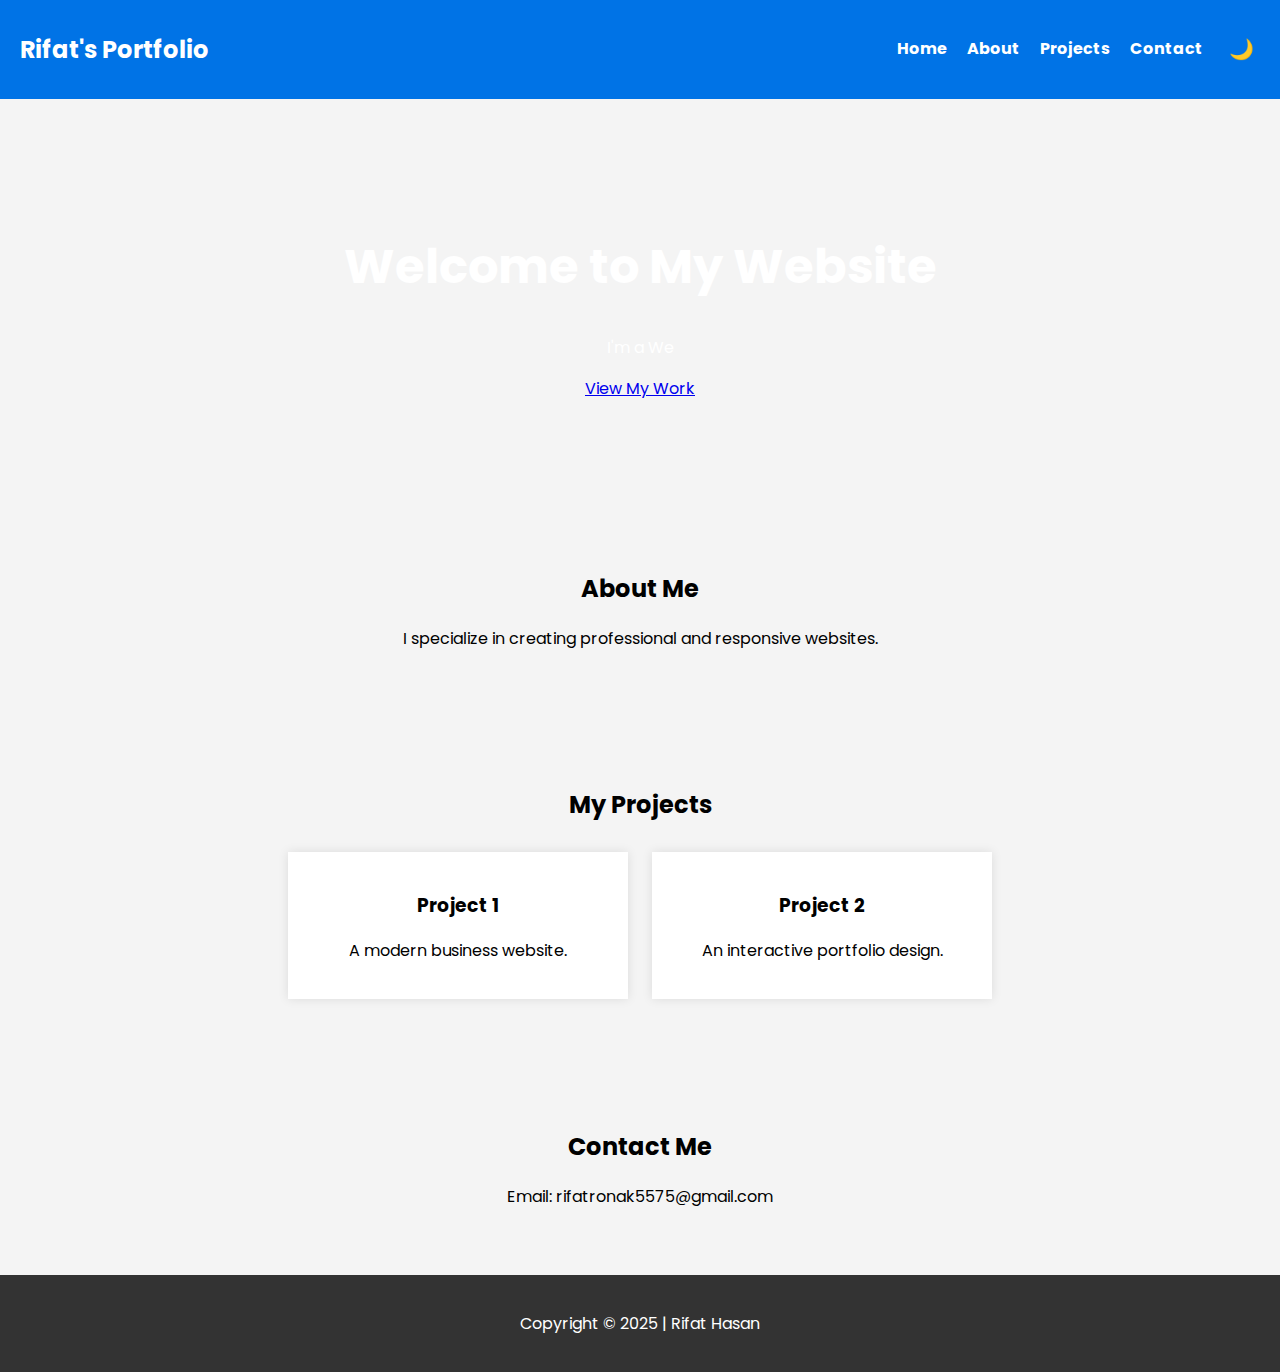
==== index.html @ 28188eac "Added Dark Mode & Typing Effect" ====
<!DOCTYPE html>
<html lang="bn">
<head>
    <meta charset="UTF-8">
    <meta name="viewport" content="width=device-width, initial-scale=1.0">
    <title>রিফাত হাসানের প্রফেশনাল ওয়েবসাইট</title>
    <link rel="stylesheet" href="style.css">
</head>
<body>

    <header>
        <div class="logo">Rifat's Portfolio</div>
        <nav>
            <ul>
                <li><a href="#home">Home</a></li>
                <li><a href="#about">About</a></li>
                <li><a href="#projects">Projects</a></li>
                <li><a href="#contact">Contact</a></li>
                <li><button id="darkModeToggle">🌙</button></li>
            </ul>
        </nav>
    </header>

    <section id="home" class="hero">
        <h1>Welcome to My Website</h1>
        <p><span id="typing-text"></span></p>
        <a href="#projects" class="btn">View My Work</a>
    </section>

    <section id="about" class="about">
        <h2>About Me</h2>
        <p>I specialize in creating professional and responsive websites.</p>
    </section>

    <section id="projects" class="projects">
        <h2>My Projects</h2>
        <div class="project-card">
            <h3>Project 1</h3>
            <p>A modern business website.</p>
        </div>
        <div class="project-card">
            <h3>Project 2</h3>
            <p>An interactive portfolio design.</p>
        </div>
    </section>

    <section id="contact" class="contact">
        <h2>Contact Me</h2>
        <p>Email: rifatronak5575@gmail.com</p>
    </section>

    <footer>
        <p>Copyright &copy; 2025 | Rifat Hasan</p>
    </footer>

    <script src="script.js"></script>
</body>
</html>
---- style.css ----
/* ফন্ট ইম্পোর্ট */
@import url('https://fonts.googleapis.com/css2?family=Poppins:wght@300;400;600&display=swap');

body {
    font-family: 'Poppins', sans-serif;
    margin: 0;
    padding: 0;
    background: #f4f4f4;
    transition: background 0.3s ease-in-out;
}

/* ডার্ক মোড */
.dark-mode {
    background: #121212;
    color: white;
}

/* হেডার */
header {
    display: flex;
    justify-content: space-between;
    align-items: center;
    background: #0073e6;
    padding: 20px;
    color: white;
}

header .logo {
    font-size: 24px;
    font-weight: bold;
}

nav ul {
    list-style: none;
    display: flex;
}

nav ul li {
    margin-left: 20px;
}

nav ul li a {
    color: white;
    text-decoration: none;
    font-weight: bold;
}

nav ul li button {
    background: transparent;
    border: none;
    color: white;
    font-size: 20px;
    cursor: pointer;
}

/* হিরো সেকশন */
.hero {
    text-align: center;
    padding: 100px;
    background: url('https://source.unsplash.com/1600x900/?technology') no-repeat center center/cover;
    color: white;
}

.hero h1 {
    font-size: 3em;
}

/* অন্যান্য সেকশন */
section {
    padding: 50px;
    text-align: center;
}

.projects .project-card {
    background: white;
    padding: 20px;
    margin: 10px;
    display: inline-block;
    width: 300px;
    box-shadow: 0px 0px 10px rgba(0, 0, 0, 0.1);
}

/* ফুটার */
footer {
    text-align: center;
    padding: 20px;
    background: #333;
    color: white;
}
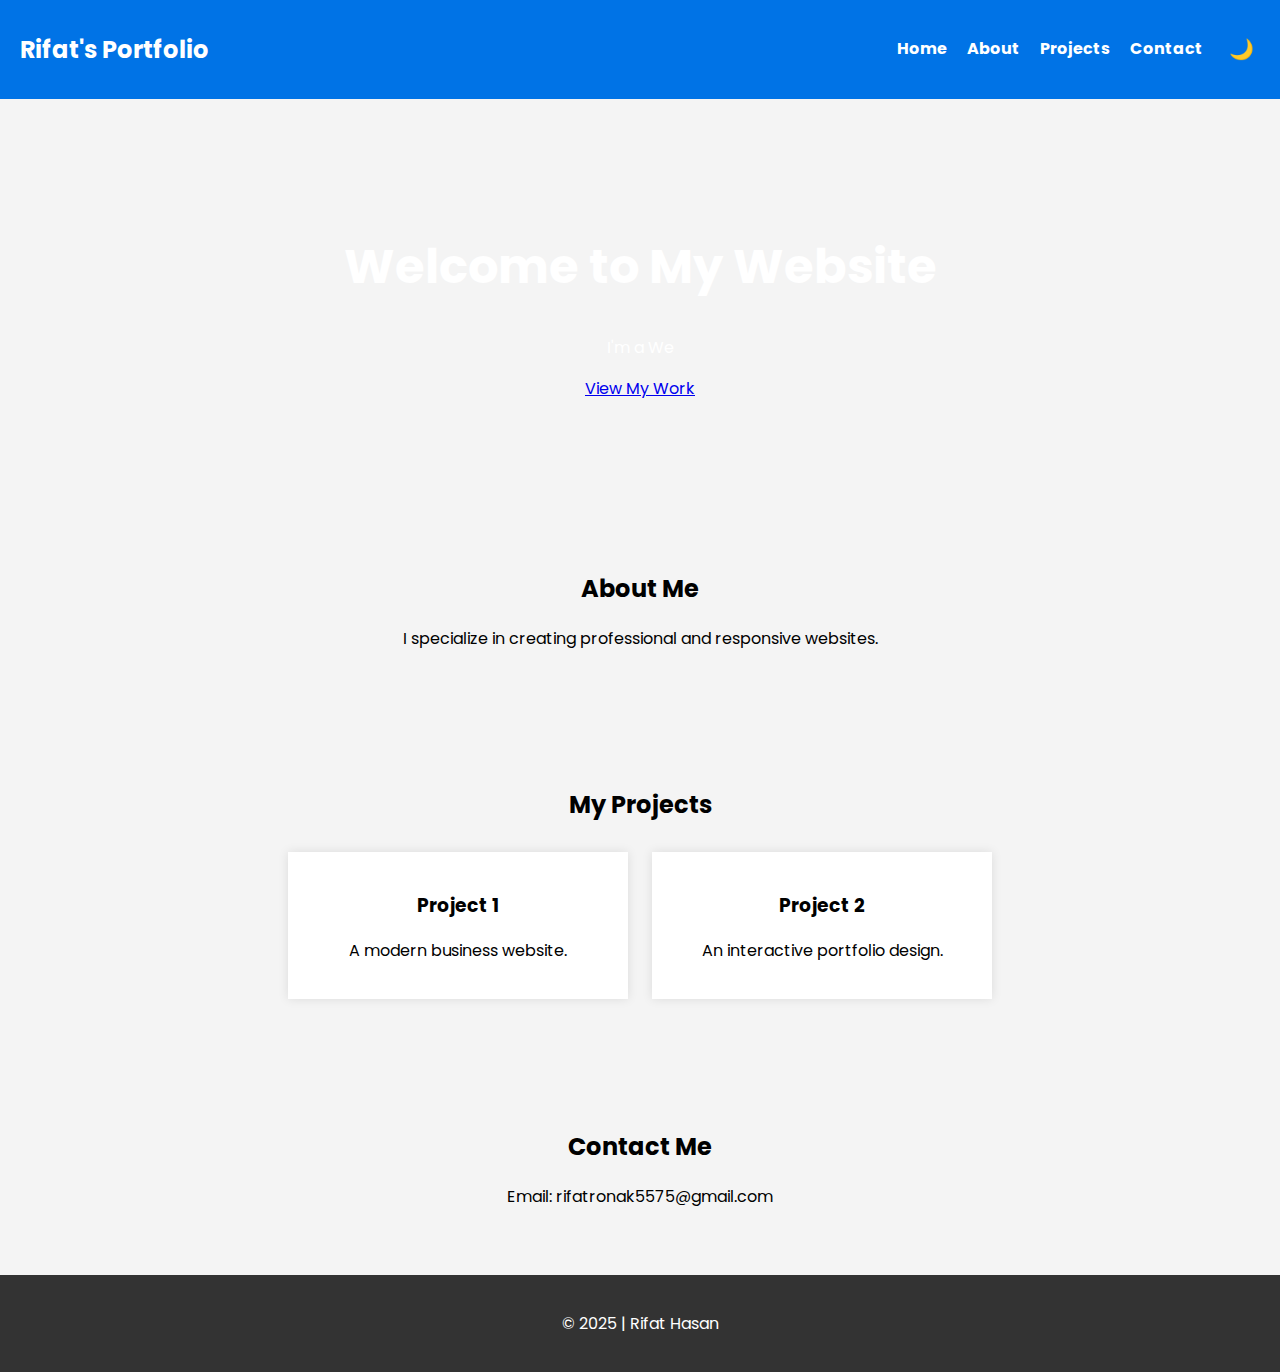
==== commit 42c694aa: "Added index.html with professional design" ====
--- a/index.html
+++ b/index.html
@@ -16,22 +16,27 @@
                 <li><a href="#about">About</a></li>
                 <li><a href="#projects">Projects</a></li>
                 <li><a href="#contact">Contact</a></li>
+                <!-- Dark Mode Toggle Button -->
                 <li><button id="darkModeToggle">🌙</button></li>
             </ul>
         </nav>
     </header>
 
+    <!-- Hero Section -->
     <section id="home" class="hero">
         <h1>Welcome to My Website</h1>
+        <!-- Typing effect text -->
         <p><span id="typing-text"></span></p>
         <a href="#projects" class="btn">View My Work</a>
     </section>
 
+    <!-- About Section -->
     <section id="about" class="about">
         <h2>About Me</h2>
         <p>I specialize in creating professional and responsive websites.</p>
     </section>
 
+    <!-- Projects Section -->
     <section id="projects" class="projects">
         <h2>My Projects</h2>
         <div class="project-card">
@@ -44,15 +49,18 @@
         </div>
     </section>
 
+    <!-- Contact Section -->
     <section id="contact" class="contact">
         <h2>Contact Me</h2>
         <p>Email: rifatronak5575@gmail.com</p>
     </section>
 
+    <!-- Footer -->
     <footer>
-        <p>Copyright &copy; 2025 | Rifat Hasan</p>
+        <p>&copy; 2025 | Rifat Hasan</p>
     </footer>
 
+    <!-- JavaScript Link -->
     <script src="script.js"></script>
 </body>
 </html>
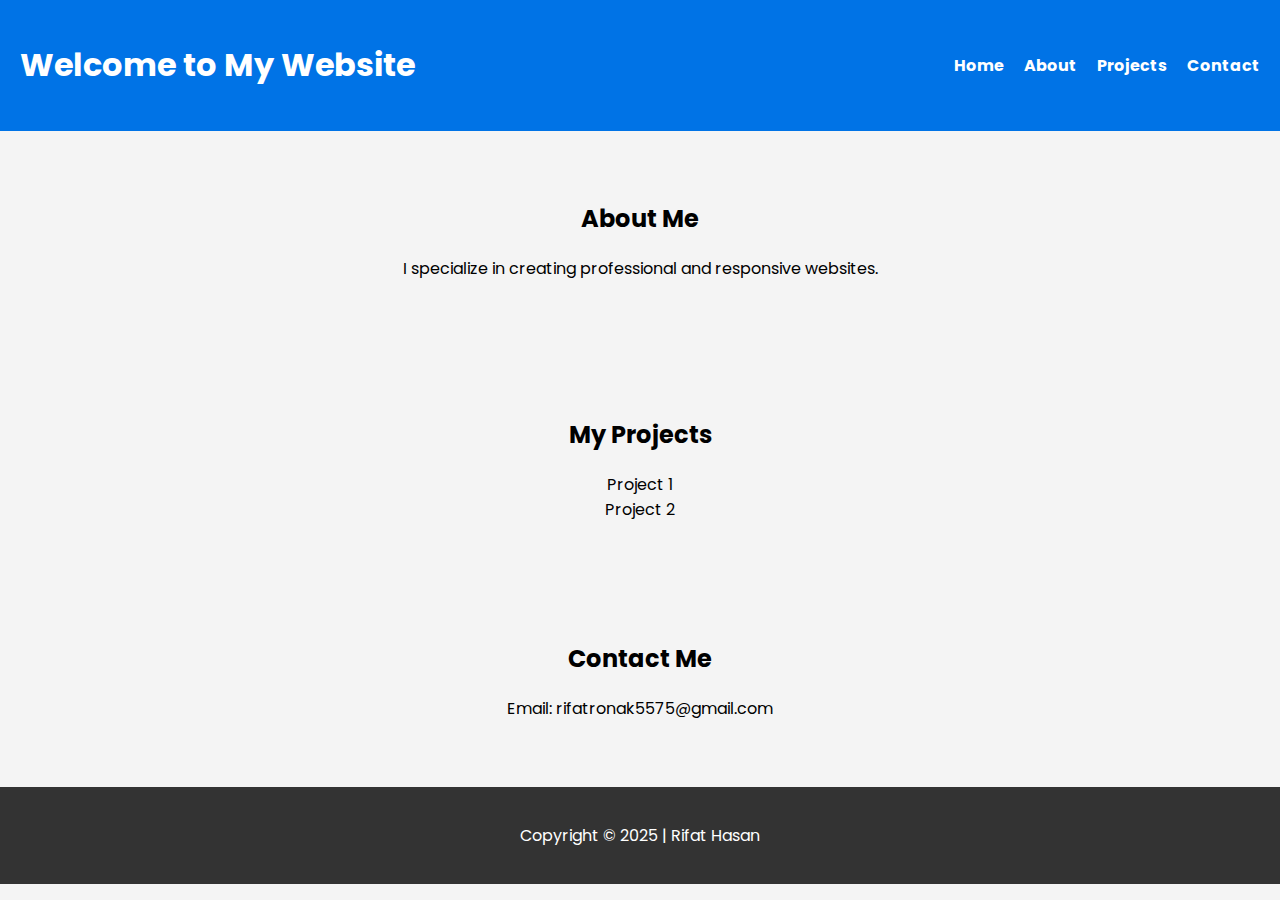
==== commit f8692a8b: "Add files via upload" ====
--- a/index.html
+++ b/index.html
@@ -1,66 +1,44 @@
 <!DOCTYPE html>
-<html lang="bn">
+<html lang="en">
 <head>
     <meta charset="UTF-8">
     <meta name="viewport" content="width=device-width, initial-scale=1.0">
-    <title>রিফাত হাসানের প্রফেশনাল ওয়েবসাইট</title>
+    <title>Rifat's Portfolio</title>
     <link rel="stylesheet" href="style.css">
 </head>
 <body>
-
     <header>
-        <div class="logo">Rifat's Portfolio</div>
+        <h1>Welcome to My Website</h1>
         <nav>
             <ul>
-                <li><a href="#home">Home</a></li>
-                <li><a href="#about">About</a></li>
-                <li><a href="#projects">Projects</a></li>
-                <li><a href="#contact">Contact</a></li>
-                <!-- Dark Mode Toggle Button -->
-                <li><button id="darkModeToggle">🌙</button></li>
+                <li><a href="#">Home</a></li>
+                <li><a href="#">About</a></li>
+                <li><a href="#">Projects</a></li>
+                <li><a href="#">Contact</a></li>
             </ul>
         </nav>
     </header>
 
-    <!-- Hero Section -->
-    <section id="home" class="hero">
-        <h1>Welcome to My Website</h1>
-        <!-- Typing effect text -->
-        <p><span id="typing-text"></span></p>
-        <a href="#projects" class="btn">View My Work</a>
-    </section>
-
-    <!-- About Section -->
-    <section id="about" class="about">
+    <section id="about">
         <h2>About Me</h2>
         <p>I specialize in creating professional and responsive websites.</p>
     </section>
 
-    <!-- Projects Section -->
-    <section id="projects" class="projects">
+    <section id="projects">
         <h2>My Projects</h2>
-        <div class="project-card">
-            <h3>Project 1</h3>
-            <p>A modern business website.</p>
-        </div>
-        <div class="project-card">
-            <h3>Project 2</h3>
-            <p>An interactive portfolio design.</p>
+        <div class="project-container">
+            <div class="project-box">Project 1</div>
+            <div class="project-box">Project 2</div>
         </div>
     </section>
 
-    <!-- Contact Section -->
-    <section id="contact" class="contact">
+    <section id="contact">
         <h2>Contact Me</h2>
         <p>Email: rifatronak5575@gmail.com</p>
     </section>
 
-    <!-- Footer -->
     <footer>
-        <p>&copy; 2025 | Rifat Hasan</p>
+        <p>Copyright &copy; 2025 | Rifat Hasan</p>
     </footer>
-
-    <!-- JavaScript Link -->
-    <script src="script.js"></script>
 </body>
 </html>
